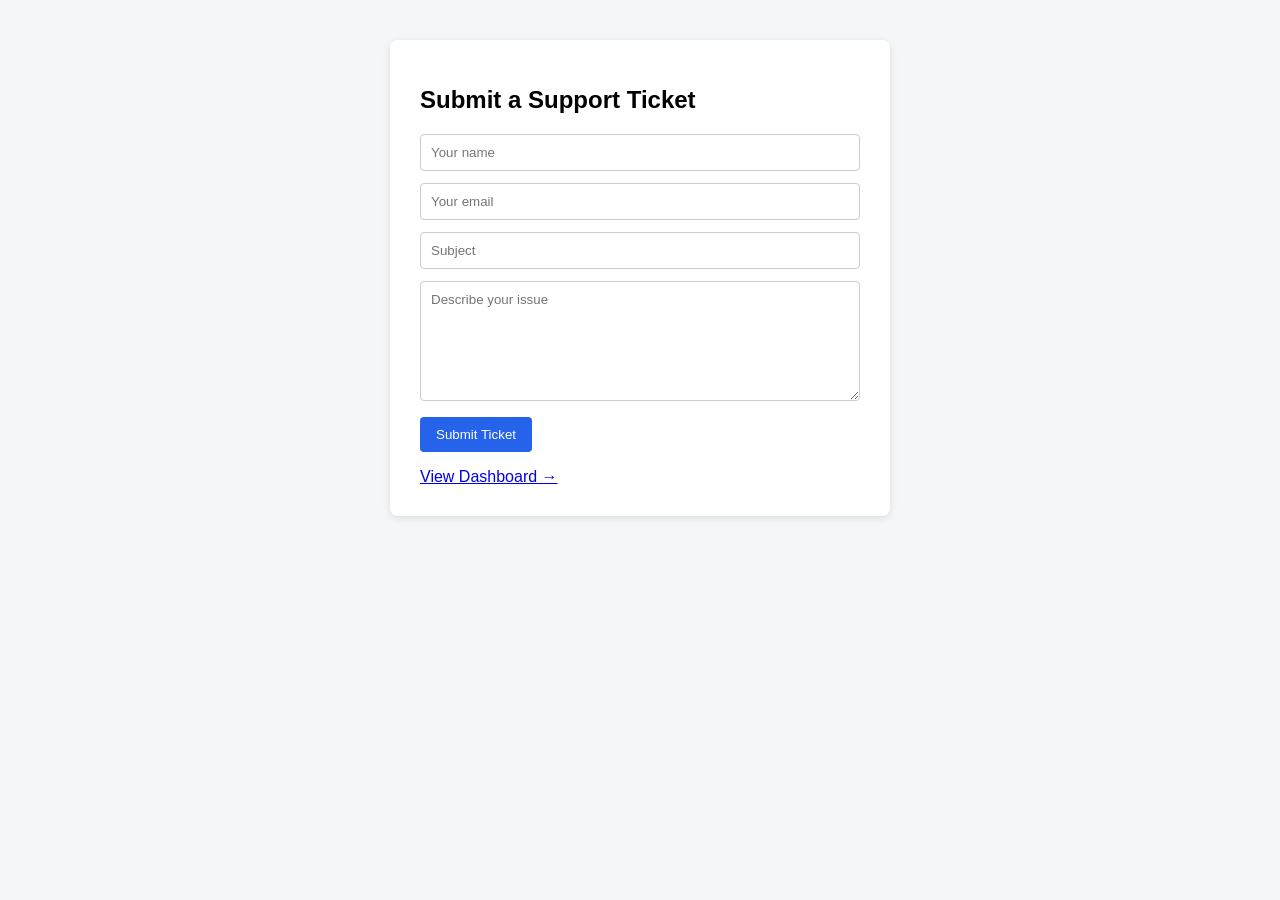
==== frontend/index.html @ c7f23cab "Build support ticket dashboard" ====
<!DOCTYPE html>
<html lang="en">
<head>
    <meta charset="UTF-8">
    <meta name="viewport" content="width=device-width, initial-scale=1.0">
    <title>Submit a Support Ticket</title>
    <link rel="stylesheet" href="style.css">
</head>
<body>

    <div class="container">
        <h1>Submit a Support Ticket</h1>

        <form id="ticketForm">

            <input
                type="text"
                id="name"
                placeholder="Your name"
                required
            >

            <input
                type="email"
                id="email"
                placeholder="Your email"
                required
            >

            <input
                type="text"
                id="subject"
                placeholder="Subject"
                required
            >

            <textarea
                id="description"
                placeholder="Describe your issue"
                required
            ></textarea>

            <button type="submit">Submit Ticket</button>

        </form>

        <p id="message"></p>

        <a href="dashboard.html">View Dashboard →</a>
    </div>

    <script src="script.js"></script>
</body>
</html>
---- frontend/style.css ----
* {
    box-sizing: border-box;
    font-family: Arial, sans-serif;
}

body {
    background: #f4f6f8;
    margin: 0;
    padding: 40px;
}

.container {
    max-width: 500px;
    margin: auto;
    background: white;
    padding: 30px;
    border-radius: 8px;
    box-shadow: 0 2px 8px rgba(0, 0, 0, 0.1);
}

h1 {
    font-size: 24px;
    margin-bottom: 20px;
}

input,
textarea {
    width: 100%;
    padding: 10px;
    margin-bottom: 12px;
    border: 1px solid #ccc;
    border-radius: 4px;
}

textarea {
    min-height: 120px;
    resize: vertical;
}

button {
    background: #2563eb;
    color: white;
    border: none;
    padding: 10px 16px;
    border-radius: 4px;
    cursor: pointer;
}

button:hover {
    background: #1d4ed8;
}

#message {
    margin-top: 15px;
    font-weight: bold;
}
.dashboard-container {
    max-width: 1000px;
}

.filters {
    margin-bottom: 20px;
}

.filters select {
    padding: 8px;
    margin-right: 10px;
    border: 1px solid #ccc;
    border-radius: 4px;
}

table {
    width: 100%;
    border-collapse: collapse;
    margin-top: 20px;
}

th,
td {
    border: 1px solid #ddd;
    padding: 10px;
    text-align: left;
    font-size: 14px;
}

th {
    background: #f0f0f0;
}
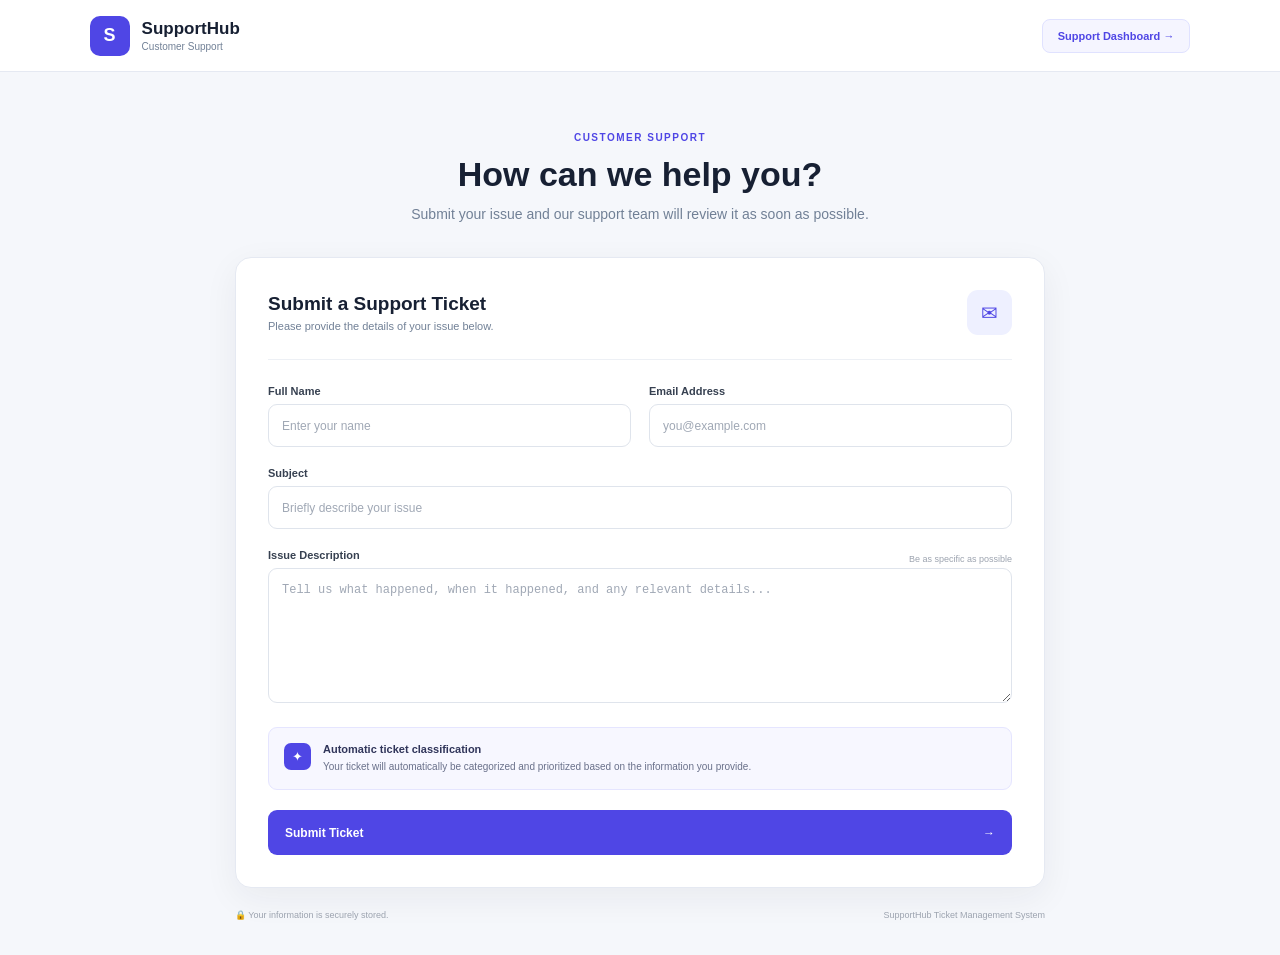
==== commit 28004295: "Improve support ticket dashboard" ====
--- a/frontend/index.html
+++ b/frontend/index.html
@@ -1,54 +1,254 @@
 <!DOCTYPE html>
 <html lang="en">
+
 <head>
     <meta charset="UTF-8">
     <meta name="viewport" content="width=device-width, initial-scale=1.0">
-    <title>Submit a Support Ticket</title>
+
+    <title>SupportHub | Submit Ticket</title>
+
     <link rel="stylesheet" href="style.css">
 </head>
-<body>
-
-    <div class="container">
-        <h1>Submit a Support Ticket</h1>
-
-        <form id="ticketForm">
-
-            <input
-                type="text"
-                id="name"
-                placeholder="Your name"
-                required
+
+<body class="customer-page">
+
+    <div class="customer-wrapper">
+
+        <!-- Header -->
+
+        <header class="customer-header">
+
+            <div class="customer-brand">
+
+                <div class="customer-logo">
+                    S
+                </div>
+
+                <div>
+                    <h2>SupportHub</h2>
+                    <span>Customer Support</span>
+                </div>
+
+            </div>
+
+            <a
+                href="dashboard.html"
+                class="dashboard-link"
             >
-
-            <input
-                type="email"
-                id="email"
-                placeholder="Your email"
-                required
-            >
-
-            <input
-                type="text"
-                id="subject"
-                placeholder="Subject"
-                required
-            >
-
-            <textarea
-                id="description"
-                placeholder="Describe your issue"
-                required
-            ></textarea>
-
-            <button type="submit">Submit Ticket</button>
-
-        </form>
-
-        <p id="message"></p>
-
-        <a href="dashboard.html">View Dashboard →</a>
+                Support Dashboard →
+            </a>
+
+        </header>
+
+
+        <!-- Main -->
+
+        <main class="customer-main">
+
+            <div class="customer-intro">
+
+                <span class="intro-label">
+                    CUSTOMER SUPPORT
+                </span>
+
+                <h1>
+                    How can we help you?
+                </h1>
+
+                <p>
+                    Submit your issue and our support team
+                    will review it as soon as possible.
+                </p>
+
+            </div>
+
+
+            <!-- Form Card -->
+
+            <section class="ticket-form-card">
+
+                <div class="form-card-header">
+
+                    <div>
+
+                        <h2>
+                            Submit a Support Ticket
+                        </h2>
+
+                        <p>
+                            Please provide the details of your issue below.
+                        </p>
+
+                    </div>
+
+                    <div class="form-icon">
+                        ✉
+                    </div>
+
+                </div>
+
+
+                <form id="ticketForm">
+
+
+                    <!-- Name + Email -->
+
+                    <div class="form-row">
+
+                        <div class="form-group">
+
+                            <label for="name">
+                                Full Name
+                            </label>
+
+                            <input
+                                type="text"
+                                id="name"
+                                placeholder="Enter your name"
+                                required
+                            >
+
+                        </div>
+
+
+                        <div class="form-group">
+
+                            <label for="email">
+                                Email Address
+                            </label>
+
+                            <input
+                                type="email"
+                                id="email"
+                                placeholder="you@example.com"
+                                required
+                            >
+
+                        </div>
+
+                    </div>
+
+
+                    <!-- Subject -->
+
+                    <div class="form-group">
+
+                        <label for="subject">
+                            Subject
+                        </label>
+
+                        <input
+                            type="text"
+                            id="subject"
+                            placeholder="Briefly describe your issue"
+                            maxlength="200"
+                            required
+                        >
+
+                    </div>
+
+
+                    <!-- Description -->
+
+                    <div class="form-group">
+
+                        <div class="label-row">
+
+                            <label for="description">
+                                Issue Description
+                            </label>
+
+                            <span>
+                                Be as specific as possible
+                            </span>
+
+                        </div>
+
+                        <textarea
+                            id="description"
+                            placeholder="Tell us what happened, when it happened, and any relevant details..."
+                            required
+                        ></textarea>
+
+                    </div>
+
+
+                    <!-- Info -->
+
+                    <div class="classification-info">
+
+                        <div class="info-icon">
+                            ✦
+                        </div>
+
+                        <div>
+
+                            <strong>
+                                Automatic ticket classification
+                            </strong>
+
+                            <p>
+                                Your ticket will automatically be
+                                categorized and prioritized based
+                                on the information you provide.
+                            </p>
+
+                        </div>
+
+                    </div>
+
+
+                    <!-- Submit -->
+
+                    <button
+                        type="submit"
+                        class="submit-ticket-button"
+                    >
+
+                        <span>
+                            Submit Ticket
+                        </span>
+
+                        <span>
+                            →
+                        </span>
+
+                    </button>
+
+
+                    <!-- Message -->
+
+                    <div
+                        id="message"
+                        class="ticket-message"
+                    ></div>
+
+                </form>
+
+            </section>
+
+
+            <!-- Footer information -->
+
+            <div class="customer-footer">
+
+                <span>
+                    🔒 Your information is securely stored.
+                </span>
+
+                <span>
+                    SupportHub Ticket Management System
+                </span>
+
+            </div>
+
+        </main>
+
     </div>
 
+
     <script src="script.js"></script>
+
 </body>
+
 </html>
--- a/frontend/style.css
+++ b/frontend/style.css
@@ -1,88 +1,1303 @@
 * {
+    margin: 0;
+    padding: 0;
     box-sizing: border-box;
-    font-family: Arial, sans-serif;
+}
+
+:root {
+    --bg: #f5f7fb;
+    --white: #ffffff;
+    --text: #172033;
+    --muted: #718096;
+    --border: #e5e9f2;
+    --primary: #4f46e5;
+    --primary-light: #eef0ff;
+    --sidebar: #111827;
+    --sidebar-muted: #9ca3af;
+    --success: #059669;
+    --warning: #d97706;
+    --danger: #dc2626;
 }
 
 body {
-    background: #f4f6f8;
-    margin: 0;
-    padding: 40px;
-}
-
-.container {
-    max-width: 500px;
-    margin: auto;
+    font-family: Arial, Helvetica, sans-serif;
+    background: var(--bg);
+    color: var(--text);
+}
+
+button,
+select,
+input {
+    font-family: inherit;
+}
+
+.app {
+    min-height: 100vh;
+    display: flex;
+}
+
+
+/* =========================
+   SIDEBAR
+========================= */
+
+.sidebar {
+    width: 245px;
+    min-height: 100vh;
+    background: var(--sidebar);
+    color: white;
+    padding: 26px 16px;
+    display: flex;
+    flex-direction: column;
+    position: fixed;
+    left: 0;
+    top: 0;
+    bottom: 0;
+}
+
+.logo {
+    display: flex;
+    align-items: center;
+    gap: 12px;
+    padding: 0 10px 30px;
+}
+
+.logo-icon {
+    width: 40px;
+    height: 40px;
+    border-radius: 10px;
+    background: var(--primary);
+    display: flex;
+    align-items: center;
+    justify-content: center;
+    font-size: 20px;
+    font-weight: bold;
+}
+
+.logo h2 {
+    font-size: 17px;
+    margin-bottom: 3px;
+}
+
+.logo span {
+    color: var(--sidebar-muted);
+    font-size: 10px;
+}
+
+.navigation {
+    display: flex;
+    flex-direction: column;
+    gap: 6px;
+}
+
+.nav-item {
+    text-decoration: none;
+    color: var(--sidebar-muted);
+    padding: 13px 14px;
+    border-radius: 9px;
+    display: flex;
+    align-items: center;
+    gap: 12px;
+    font-size: 14px;
+    transition: 0.2s;
+}
+
+.nav-item:hover {
+    background: #1f2937;
+    color: white;
+}
+
+.nav-item.active {
+    background: var(--primary);
+    color: white;
+}
+
+.nav-item span {
+    width: 20px;
+    text-align: center;
+}
+
+.sidebar-bottom {
+    margin-top: auto;
+    padding: 10px;
+}
+
+.system-status {
+    border-top: 1px solid #293241;
+    padding-top: 20px;
+    display: flex;
+    align-items: center;
+    gap: 10px;
+}
+
+.system-status strong {
+    display: block;
+    font-size: 12px;
+}
+
+.system-status small {
+    color: var(--sidebar-muted);
+    font-size: 10px;
+}
+
+.status-dot {
+    width: 9px;
+    height: 9px;
+    border-radius: 50%;
+    background: #10b981;
+}
+
+
+/* =========================
+   MAIN CONTENT
+========================= */
+
+.main-content {
+    margin-left: 245px;
+    width: calc(100% - 245px);
+    padding: 34px 42px 50px;
+}
+
+
+/* =========================
+   TOPBAR
+========================= */
+
+.topbar {
+    display: flex;
+    justify-content: space-between;
+    align-items: flex-start;
+    margin-bottom: 30px;
+}
+
+.breadcrumb {
+    color: var(--muted);
+    font-size: 12px;
+    margin-bottom: 8px;
+}
+
+.topbar h1 {
+    font-size: 28px;
+    margin-bottom: 6px;
+}
+
+.subtitle {
+    color: var(--muted);
+    font-size: 14px;
+}
+
+.user-section {
+    display: flex;
+    align-items: center;
+    gap: 20px;
+}
+
+.notification {
+    width: 38px;
+    height: 38px;
+    background: var(--white);
+    border: 1px solid var(--border);
+    border-radius: 9px;
+    display: flex;
+    align-items: center;
+    justify-content: center;
+}
+
+.user-info {
+    display: flex;
+    align-items: center;
+    gap: 10px;
+}
+
+.avatar {
+    width: 38px;
+    height: 38px;
+    border-radius: 50%;
+    background: var(--primary);
+    color: white;
+    display: flex;
+    align-items: center;
+    justify-content: center;
+    font-weight: bold;
+}
+
+.user-info strong {
+    display: block;
+    font-size: 12px;
+}
+
+.user-info span {
+    display: block;
+    color: var(--muted);
+    font-size: 10px;
+    margin-top: 3px;
+}
+
+
+/* =========================
+   STATISTICS
+========================= */
+
+.stats-grid {
+    display: grid;
+    grid-template-columns: repeat(4, 1fr);
+    gap: 18px;
+    margin-bottom: 22px;
+}
+
+.stat-card {
+    background: var(--white);
+    border: 1px solid var(--border);
+    border-radius: 13px;
+    padding: 20px;
+    display: flex;
+    align-items: center;
+    gap: 15px;
+}
+
+.stat-icon {
+    width: 45px;
+    height: 45px;
+    border-radius: 11px;
+    display: flex;
+    align-items: center;
+    justify-content: center;
+    font-size: 20px;
+    font-weight: bold;
+}
+
+.total-icon {
+    background: #eef0ff;
+    color: #4f46e5;
+}
+
+.open-icon {
+    background: #fff7ed;
+    color: #ea580c;
+}
+
+.progress-icon {
+    background: #eff6ff;
+    color: #2563eb;
+}
+
+.resolved-icon {
+    background: #ecfdf5;
+    color: #059669;
+}
+
+.stat-content span {
+    display: block;
+    color: var(--muted);
+    font-size: 11px;
+}
+
+.stat-content strong {
+    display: block;
+    font-size: 24px;
+    margin: 4px 0;
+}
+
+.stat-content small {
+    color: var(--muted);
+    font-size: 9px;
+}
+
+
+/* =========================
+   ANALYTICS
+========================= */
+
+.analytics-grid {
+    display: grid;
+    grid-template-columns: 1fr 1fr;
+    gap: 18px;
+    margin-bottom: 22px;
+}
+
+.panel {
+    background: var(--white);
+    border: 1px solid var(--border);
+    border-radius: 13px;
+    padding: 22px;
+}
+
+.panel-header {
+    margin-bottom: 22px;
+}
+
+.panel-header h2,
+.tickets-header h2 {
+    font-size: 16px;
+    margin-bottom: 5px;
+}
+
+.panel-header p,
+.tickets-header p {
+    color: var(--muted);
+    font-size: 11px;
+}
+
+
+/* Category */
+
+.category-list {
+    display: flex;
+    flex-direction: column;
+    gap: 18px;
+}
+
+.category-row {
+    display: grid;
+    grid-template-columns: 100px 1fr 25px;
+    align-items: center;
+    gap: 12px;
+}
+
+.category-label {
+    font-size: 12px;
+    display: flex;
+    align-items: center;
+    gap: 7px;
+}
+
+.category-dot {
+    width: 8px;
+    height: 8px;
+    border-radius: 50%;
+}
+
+.technical {
+    background: #4f46e5;
+}
+
+.billing {
+    background: #f59e0b;
+}
+
+.shipping {
+    background: #10b981;
+}
+
+.progress-container {
+    height: 8px;
+    background: #eef1f6;
+    border-radius: 10px;
+    overflow: hidden;
+}
+
+.progress-bar {
+    height: 100%;
+    width: 0;
+    border-radius: 10px;
+    transition: width 0.4s ease;
+}
+
+.technical-bar {
+    background: #4f46e5;
+}
+
+.billing-bar {
+    background: #f59e0b;
+}
+
+.shipping-bar {
+    background: #10b981;
+}
+
+.category-row strong {
+    font-size: 12px;
+    text-align: right;
+}
+
+
+/* Priority */
+
+.priority-overview {
+    display: grid;
+    grid-template-columns: repeat(3, 1fr);
+    gap: 12px;
+}
+
+.priority-card {
+    padding: 16px;
+    border-radius: 10px;
+    border: 1px solid var(--border);
+}
+
+.priority-card span {
+    font-size: 11px;
+    font-weight: bold;
+}
+
+.priority-card strong {
+    display: block;
+    font-size: 25px;
+    margin: 8px 0 3px;
+}
+
+.priority-card small {
+    color: var(--muted);
+    font-size: 9px;
+}
+
+.priority-card.high {
+    background: #fff5f5;
+}
+
+.priority-card.medium {
+    background: #fffaf0;
+}
+
+.priority-card.low {
+    background: #f0fdf4;
+}
+
+
+/* =========================
+   TICKETS
+========================= */
+
+.tickets-panel {
+    background: var(--white);
+    border: 1px solid var(--border);
+    border-radius: 13px;
+    overflow: hidden;
+}
+
+.tickets-header {
+    padding: 22px 22px 15px;
+}
+
+
+/* Filters */
+
+.filter-section {
+    padding: 0 22px 20px;
+    display: grid;
+    grid-template-columns: 1fr 160px 160px 160px;
+    gap: 10px;
+}
+
+.search-box {
+    position: relative;
+}
+
+.search-box span {
+    position: absolute;
+    left: 13px;
+    top: 50%;
+    transform: translateY(-50%);
+    color: var(--muted);
+    font-size: 18px;
+}
+
+.search-box input,
+.filter-section select {
+    width: 100%;
+    height: 40px;
+    border: 1px solid var(--border);
+    border-radius: 8px;
     background: white;
-    padding: 30px;
-    border-radius: 8px;
-    box-shadow: 0 2px 8px rgba(0, 0, 0, 0.1);
-}
-
-h1 {
-    font-size: 24px;
-    margin-bottom: 20px;
-}
-
-input,
-textarea {
-    width: 100%;
-    padding: 10px;
-    margin-bottom: 12px;
-    border: 1px solid #ccc;
-    border-radius: 4px;
-}
-
-textarea {
-    min-height: 120px;
-    resize: vertical;
-}
-
-button {
-    background: #2563eb;
-    color: white;
-    border: none;
-    padding: 10px 16px;
-    border-radius: 4px;
-    cursor: pointer;
-}
-
-button:hover {
-    background: #1d4ed8;
-}
-
-#message {
-    margin-top: 15px;
-    font-weight: bold;
-}
-.dashboard-container {
-    max-width: 1000px;
-}
-
-.filters {
-    margin-bottom: 20px;
-}
-
-.filters select {
-    padding: 8px;
-    margin-right: 10px;
-    border: 1px solid #ccc;
-    border-radius: 4px;
+    padding: 0 12px;
+    font-size: 11px;
+    outline: none;
+}
+
+.search-box input {
+    padding-left: 36px;
+}
+
+.search-box input:focus,
+.filter-section select:focus {
+    border-color: var(--primary);
+}
+
+
+/* Table */
+
+.table-wrapper {
+    overflow-x: auto;
 }
 
 table {
     width: 100%;
     border-collapse: collapse;
-    margin-top: 20px;
-}
-
-th,
+    min-width: 850px;
+}
+
+thead {
+    background: #f8f9fc;
+}
+
+th {
+    text-align: left;
+    padding: 12px 16px;
+    color: var(--muted);
+    font-size: 10px;
+    font-weight: 600;
+    text-transform: uppercase;
+    letter-spacing: 0.4px;
+    border-top: 1px solid var(--border);
+    border-bottom: 1px solid var(--border);
+}
+
 td {
-    border: 1px solid #ddd;
-    padding: 10px;
-    text-align: left;
+    padding: 14px 16px;
+    border-bottom: 1px solid var(--border);
+    font-size: 11px;
+}
+
+tbody tr:hover {
+    background: #fafbff;
+}
+
+.ticket-id {
+    color: var(--primary);
+    font-weight: bold;
+}
+
+
+/* Customer */
+
+.customer-cell {
+    display: flex;
+    align-items: center;
+    gap: 9px;
+}
+
+.customer-avatar {
+    width: 30px;
+    height: 30px;
+    border-radius: 50%;
+    background: var(--primary-light);
+    color: var(--primary);
+    display: flex;
+    align-items: center;
+    justify-content: center;
+    font-weight: bold;
+    font-size: 11px;
+}
+
+.customer-info strong {
+    display: block;
+    font-size: 11px;
+}
+
+.customer-info span {
+    display: block;
+    color: var(--muted);
+    font-size: 9px;
+    margin-top: 3px;
+}
+
+
+/* Subject */
+
+.subject-cell strong {
+    display: block;
+    max-width: 200px;
+    white-space: nowrap;
+    overflow: hidden;
+    text-overflow: ellipsis;
+}
+
+.subject-cell span {
+    display: block;
+    color: var(--muted);
+    font-size: 9px;
+    margin-top: 4px;
+}
+
+
+/* =========================
+   BADGES
+========================= */
+
+.badge {
+    display: inline-flex;
+    align-items: center;
+    gap: 5px;
+    padding: 5px 8px;
+    border-radius: 20px;
+    font-size: 9px;
+    font-weight: bold;
+}
+
+.badge-dot {
+    width: 5px;
+    height: 5px;
+    border-radius: 50%;
+}
+
+.category-technical {
+    background: #eef0ff;
+    color: #4338ca;
+}
+
+.category-billing {
+    background: #fff7ed;
+    color: #c2410c;
+}
+
+.category-shipping {
+    background: #ecfdf5;
+    color: #047857;
+}
+
+.priority-high {
+    background: #fef2f2;
+    color: #b91c1c;
+}
+
+.priority-high .badge-dot {
+    background: #dc2626;
+}
+
+.priority-medium {
+    background: #fff7ed;
+    color: #c2410c;
+}
+
+.priority-medium .badge-dot {
+    background: #f59e0b;
+}
+
+.priority-low {
+    background: #ecfdf5;
+    color: #047857;
+}
+
+.priority-low .badge-dot {
+    background: #10b981;
+}
+
+
+/* =========================
+   STATUS
+========================= */
+
+.status-select {
+    border: 1px solid var(--border);
+    border-radius: 7px;
+    padding: 7px 8px;
+    font-size: 10px;
+    background: white;
+    outline: none;
+    cursor: pointer;
+}
+
+.status-select:focus {
+    border-color: var(--primary);
+}
+
+
+/* =========================
+   VIEW BUTTON
+========================= */
+
+.view-button {
+    border: 0;
+    background: var(--primary-light);
+    color: var(--primary);
+    padding: 7px 12px;
+    border-radius: 7px;
+    font-size: 10px;
+    font-weight: bold;
+    cursor: pointer;
+}
+
+.view-button:hover {
+    background: var(--primary);
+    color: white;
+}
+
+
+/* =========================
+   EMPTY / ERROR
+========================= */
+
+.empty-state,
+.error-message {
+    text-align: center;
+    padding: 45px !important;
+    color: var(--muted);
+}
+
+.empty-state strong {
+    display: block;
+    color: var(--text);
+    margin: 8px 0 4px;
+}
+
+.empty-state span {
+    display: block;
+    font-size: 10px;
+}
+
+.empty-icon {
+    font-size: 25px;
+}
+
+
+/* =========================
+   MODAL
+========================= */
+
+.modal-overlay {
+    position: fixed;
+    inset: 0;
+    background: rgba(17, 24, 39, 0.55);
+    display: none;
+    align-items: center;
+    justify-content: center;
+    z-index: 1000;
+    padding: 20px;
+}
+
+.modal-overlay.show {
+    display: flex;
+}
+
+.modal {
+    background: white;
+    width: 650px;
+    max-width: 100%;
+    border-radius: 14px;
+    box-shadow: 0 20px 60px rgba(0, 0, 0, 0.2);
+    overflow: hidden;
+}
+
+.modal-header {
+    display: flex;
+    justify-content: space-between;
+    align-items: flex-start;
+    padding: 22px;
+    border-bottom: 1px solid var(--border);
+}
+
+.modal-label {
+    color: var(--primary);
+    font-size: 10px;
+    font-weight: bold;
+    text-transform: uppercase;
+}
+
+.modal-header h2 {
+    margin-top: 6px;
+    font-size: 19px;
+}
+
+.close-button {
+    width: 32px;
+    height: 32px;
+    border: 0;
+    background: #f3f4f6;
+    border-radius: 7px;
+    font-size: 20px;
+    cursor: pointer;
+}
+
+.close-button:hover {
+    background: #e5e7eb;
+}
+
+.modal-body {
+    padding: 22px;
+}
+
+.details-grid {
+    display: grid;
+    grid-template-columns: repeat(3, 1fr);
+    gap: 20px;
+    margin-bottom: 25px;
+}
+
+.details-grid span,
+.description-box span {
+    display: block;
+    color: var(--muted);
+    font-size: 10px;
+    margin-bottom: 6px;
+}
+
+.details-grid strong {
+    font-size: 12px;
+}
+
+.description-box {
+    background: #f8f9fc;
+    padding: 16px;
+    border-radius: 9px;
+}
+
+.description-box p {
+    font-size: 12px;
+    line-height: 1.7;
+    color: #4b5563;
+}
+
+
+/* =========================
+   RESPONSIVE
+========================= */
+
+@media (max-width: 1100px) {
+
+    .stats-grid {
+        grid-template-columns: repeat(2, 1fr);
+    }
+
+    .filter-section {
+        grid-template-columns: 1fr 1fr;
+    }
+
+    .analytics-grid {
+        grid-template-columns: 1fr;
+    }
+}
+
+
+@media (max-width: 750px) {
+
+    .sidebar {
+        width: 70px;
+        padding: 20px 10px;
+    }
+
+    .logo {
+        justify-content: center;
+        padding: 0 0 25px;
+    }
+
+    .logo > div:not(.logo-icon),
+    .nav-item:not(.active)::after,
+    .nav-item {
+        font-size: 0;
+    }
+
+    .nav-item {
+        justify-content: center;
+    }
+
+    .nav-item span {
+        font-size: 16px;
+    }
+
+    .system-status {
+        justify-content: center;
+    }
+
+    .system-status div {
+        display: none;
+    }
+
+    .main-content {
+        margin-left: 70px;
+        width: calc(100% - 70px);
+        padding: 25px 18px;
+    }
+
+    .topbar {
+        flex-direction: column;
+        gap: 18px;
+    }
+
+    .user-section {
+        align-self: flex-end;
+    }
+
+    .stats-grid {
+        grid-template-columns: 1fr;
+    }
+
+    .filter-section {
+        grid-template-columns: 1fr;
+    }
+
+    .priority-overview {
+        grid-template-columns: 1fr;
+    }
+
+    .details-grid {
+        grid-template-columns: 1fr 1fr;
+    }
+}
+
+
+@media (max-width: 480px) {
+
+    .topbar h1 {
+        font-size: 23px;
+    }
+
+    .details-grid {
+        grid-template-columns: 1fr;
+    }
+
+    .user-info {
+        display: none;
+    }
+}
+/* =========================================
+   CUSTOMER SUPPORT PAGE
+========================================= */
+
+.customer-page {
+    background: #f5f7fb;
+    min-height: 100vh;
+}
+
+.customer-wrapper {
+    min-height: 100vh;
+}
+
+
+/* Header */
+
+.customer-header {
+    height: 72px;
+    background: #ffffff;
+    border-bottom: 1px solid #e5e9f2;
+    display: flex;
+    align-items: center;
+    justify-content: space-between;
+    padding: 0 7%;
+}
+
+.customer-brand {
+    display: flex;
+    align-items: center;
+    gap: 12px;
+}
+
+.customer-logo {
+    width: 40px;
+    height: 40px;
+    border-radius: 10px;
+    background: #4f46e5;
+    color: white;
+    display: flex;
+    align-items: center;
+    justify-content: center;
+    font-size: 18px;
+    font-weight: bold;
+}
+
+.customer-brand h2 {
+    font-size: 17px;
+    color: #172033;
+}
+
+.customer-brand span {
+    display: block;
+    color: #718096;
+    font-size: 10px;
+    margin-top: 2px;
+}
+
+.dashboard-link {
+    text-decoration: none;
+    color: #4f46e5;
+    border: 1px solid #e0e2ff;
+    background: #f5f5ff;
+    padding: 10px 15px;
+    border-radius: 8px;
+    font-size: 11px;
+    font-weight: bold;
+}
+
+.dashboard-link:hover {
+    background: #4f46e5;
+    color: white;
+}
+
+
+/* Main */
+
+.customer-main {
+    max-width: 850px;
+    margin: 0 auto;
+    padding: 55px 20px 35px;
+}
+
+.customer-intro {
+    text-align: center;
+    margin-bottom: 32px;
+}
+
+.intro-label {
+    color: #4f46e5;
+    font-size: 10px;
+    font-weight: bold;
+    letter-spacing: 1.5px;
+}
+
+.customer-intro h1 {
+    font-size: 34px;
+    margin: 10px 0 9px;
+    color: #172033;
+}
+
+.customer-intro p {
+    color: #718096;
     font-size: 14px;
-}
-
-th {
-    background: #f0f0f0;
+    line-height: 1.6;
+}
+
+
+/* Form Card */
+
+.ticket-form-card {
+    background: #ffffff;
+    border: 1px solid #e5e9f2;
+    border-radius: 16px;
+    padding: 32px;
+    box-shadow: 0 10px 35px rgba(31, 41, 55, 0.06);
+}
+
+.form-card-header {
+    display: flex;
+    justify-content: space-between;
+    align-items: center;
+    padding-bottom: 24px;
+    margin-bottom: 25px;
+    border-bottom: 1px solid #edf0f5;
+}
+
+.form-card-header h2 {
+    font-size: 19px;
+    color: #172033;
+    margin-bottom: 5px;
+}
+
+.form-card-header p {
+    color: #718096;
+    font-size: 11px;
+}
+
+.form-icon {
+    width: 45px;
+    height: 45px;
+    border-radius: 11px;
+    background: #eef0ff;
+    color: #4f46e5;
+    display: flex;
+    align-items: center;
+    justify-content: center;
+    font-size: 20px;
+}
+
+
+/* Form */
+
+.form-row {
+    display: grid;
+    grid-template-columns: 1fr 1fr;
+    gap: 18px;
+}
+
+.form-group {
+    margin-bottom: 20px;
+}
+
+.form-group label {
+    display: block;
+    color: #374151;
+    font-size: 11px;
+    font-weight: bold;
+    margin-bottom: 7px;
+}
+
+.label-row {
+    display: flex;
+    justify-content: space-between;
+    align-items: center;
+}
+
+.label-row span {
+    color: #9ca3af;
+    font-size: 9px;
+}
+
+.form-group input,
+.form-group textarea {
+    width: 100%;
+    border: 1px solid #dfe4ec;
+    border-radius: 9px;
+    padding: 12px 13px;
+    background: #ffffff;
+    color: #172033;
+    font-size: 12px;
+    outline: none;
+    transition: 0.2s;
+}
+
+.form-group input {
+    height: 43px;
+}
+
+.form-group textarea {
+    min-height: 135px;
+    resize: vertical;
+    line-height: 1.6;
+}
+
+.form-group input::placeholder,
+.form-group textarea::placeholder {
+    color: #a0a8b5;
+}
+
+.form-group input:focus,
+.form-group textarea:focus {
+    border-color: #4f46e5;
+    box-shadow: 0 0 0 3px #eef0ff;
+}
+
+
+/* Classification Information */
+
+.classification-info {
+    display: flex;
+    gap: 12px;
+    padding: 15px;
+    background: #f7f7ff;
+    border: 1px solid #e5e5ff;
+    border-radius: 9px;
+    margin-bottom: 20px;
+}
+
+.info-icon {
+    width: 27px;
+    height: 27px;
+    min-width: 27px;
+    border-radius: 7px;
+    background: #4f46e5;
+    color: white;
+    display: flex;
+    align-items: center;
+    justify-content: center;
+    font-size: 13px;
+}
+
+.classification-info strong {
+    display: block;
+    color: #30355a;
+    font-size: 11px;
+    margin-bottom: 4px;
+}
+
+.classification-info p {
+    color: #69708a;
+    font-size: 10px;
+    line-height: 1.5;
+}
+
+
+/* Submit Button */
+
+.submit-ticket-button {
+    width: 100%;
+    height: 45px;
+    border: none;
+    border-radius: 9px;
+    background: #4f46e5;
+    color: white;
+    display: flex;
+    align-items: center;
+    justify-content: space-between;
+    padding: 0 17px;
+    font-size: 12px;
+    font-weight: bold;
+    cursor: pointer;
+    transition: 0.2s;
+}
+
+.submit-ticket-button:hover {
+    background: #4338ca;
+    transform: translateY(-1px);
+}
+
+.submit-ticket-button:active {
+    transform: translateY(0);
+}
+
+
+/* Success / Error Message */
+
+.ticket-message {
+    display: none;
+    margin-top: 15px;
+    padding: 13px;
+    border-radius: 8px;
+    font-size: 11px;
+    line-height: 1.5;
+}
+
+.ticket-message.success {
+    display: block;
+    background: #ecfdf5;
+    border: 1px solid #a7f3d0;
+    color: #047857;
+}
+
+.ticket-message.error {
+    display: block;
+    background: #fef2f2;
+    border: 1px solid #fecaca;
+    color: #b91c1c;
+}
+
+
+/* Footer */
+
+.customer-footer {
+    display: flex;
+    justify-content: space-between;
+    margin-top: 22px;
+    color: #9ca3af;
+    font-size: 9px;
+}
+
+
+/* Customer Page Responsive */
+
+@media (max-width: 650px) {
+
+    .customer-header {
+        padding: 0 20px;
+    }
+
+    .dashboard-link {
+        font-size: 0;
+        padding: 10px;
+    }
+
+    .dashboard-link::after {
+        content: "Dashboard";
+        font-size: 10px;
+    }
+
+    .customer-main {
+        padding: 35px 15px;
+    }
+
+    .customer-intro h1 {
+        font-size: 27px;
+    }
+
+    .ticket-form-card {
+        padding: 22px;
+    }
+
+    .form-row {
+        grid-template-columns: 1fr;
+        gap: 0;
+    }
+
+    .customer-footer {
+        flex-direction: column;
+        gap: 8px;
+        text-align: center;
+    }
 }
